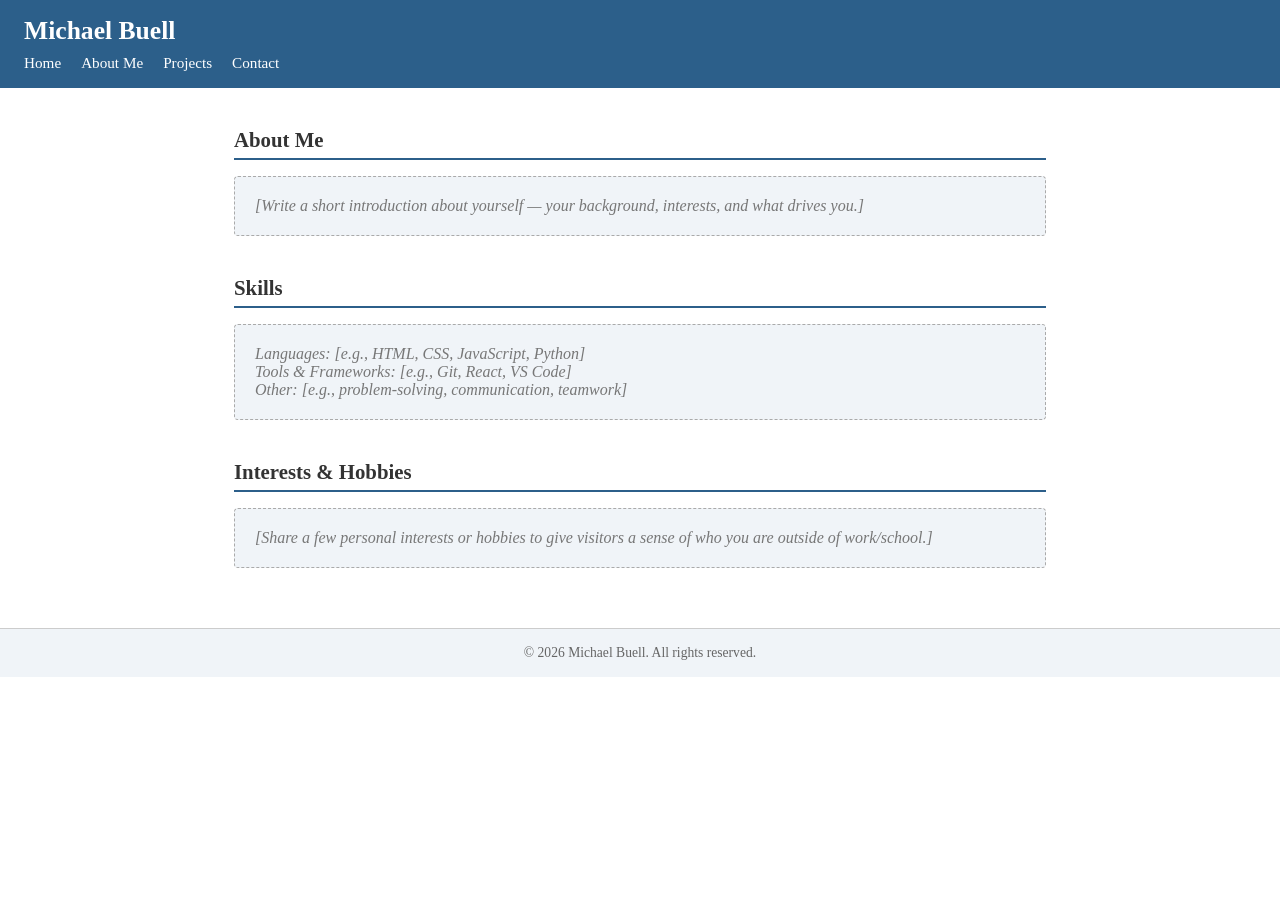
==== About Me/index.html @ 4e2efd05 "Initial site format created Completed file structure for the site with necessary files, added html c" ====
<!DOCTYPE html>
<html lang="en">
<head>
  <meta charset="UTF-8" />
  <meta name="viewport" content="width=device-width, initial-scale=1.0" />
  <title>My Portfolio - About Me</title>
  <link rel="stylesheet" href="../styles.css" />
</head>
<body>

  <header>
    <h1>Michael Buell</h1>
    <nav>
      <ul>
        <li><a href="../index.html">Home</a></li>
        <li><a href="index.html">About Me</a></li>
        <li><a href="../Projects/index.html">Projects</a></li>
        <li><a href="../Contact/index.html">Contact</a></li>
      </ul>
    </nav>
  </header>

  <main>

    <section id="about-intro">
      <h2>About Me</h2>
      <div class="placeholder">
        <p>[Write a short introduction about yourself — your background, interests, and what drives you.]</p>
      </div>
    </section>

    <section id="skills">
      <h2>Skills</h2>
      <div class="placeholder">
        <p>Languages: [e.g., HTML, CSS, JavaScript, Python]</p>
        <p>Tools &amp; Frameworks: [e.g., Git, React, VS Code]</p>
        <p>Other: [e.g., problem-solving, communication, teamwork]</p>
      </div>
    </section>

    <section id="interests">
      <h2>Interests &amp; Hobbies</h2>
      <div class="placeholder">
        <p>[Share a few personal interests or hobbies to give visitors a sense of who you are outside of work/school.]</p>
      </div>
    </section>

  </main>

  <footer>
    <p>&copy; 2026 Michael Buell. All rights reserved.</p>
  </footer>

</body>
</html>
---- styles.css ----
/* ===== General Reset & Base ===== */
* {
  margin: 0;
  padding: 0;
  box-sizing: border-box;
}

body {
  font-family: Georgia, serif;
  font-size: 16px;
  color: #333;
  background-color: #fff;
}

a {
  color: #2c5f8a;
  text-decoration: none;
}

a:hover {
  text-decoration: underline;
}

/* ===== Header & Navigation ===== */
header {
  background-color: #2c5f8a;
  color: #fff;
  padding: 16px 24px;
}

header h1 {
  font-size: 1.6rem;
  margin-bottom: 8px;
}

nav ul {
  list-style: none;
  display: flex;
  gap: 20px;
}

nav ul li a {
  color: #fff;
  font-size: 0.95rem;
}

nav ul li a:hover {
  text-decoration: underline;
}

/* ===== Main Content ===== */
main {
  max-width: 860px;
  margin: 40px auto;
  padding: 0 24px;
}

section {
  margin-bottom: 40px;
}

section h2 {
  font-size: 1.3rem;
  border-bottom: 2px solid #2c5f8a;
  padding-bottom: 6px;
  margin-bottom: 16px;
}

/* ===== Placeholder Blocks ===== */
.placeholder {
  background-color: #f0f4f8;
  border: 1px dashed #aaa;
  border-radius: 4px;
  padding: 20px;
  color: #777;
  font-style: italic;
}

/* ===== Footer ===== */
footer {
  background-color: #f0f4f8;
  border-top: 1px solid #ccc;
  text-align: center;
  padding: 16px;
  font-size: 0.85rem;
  color: #666;
  margin-top: 60px;
}
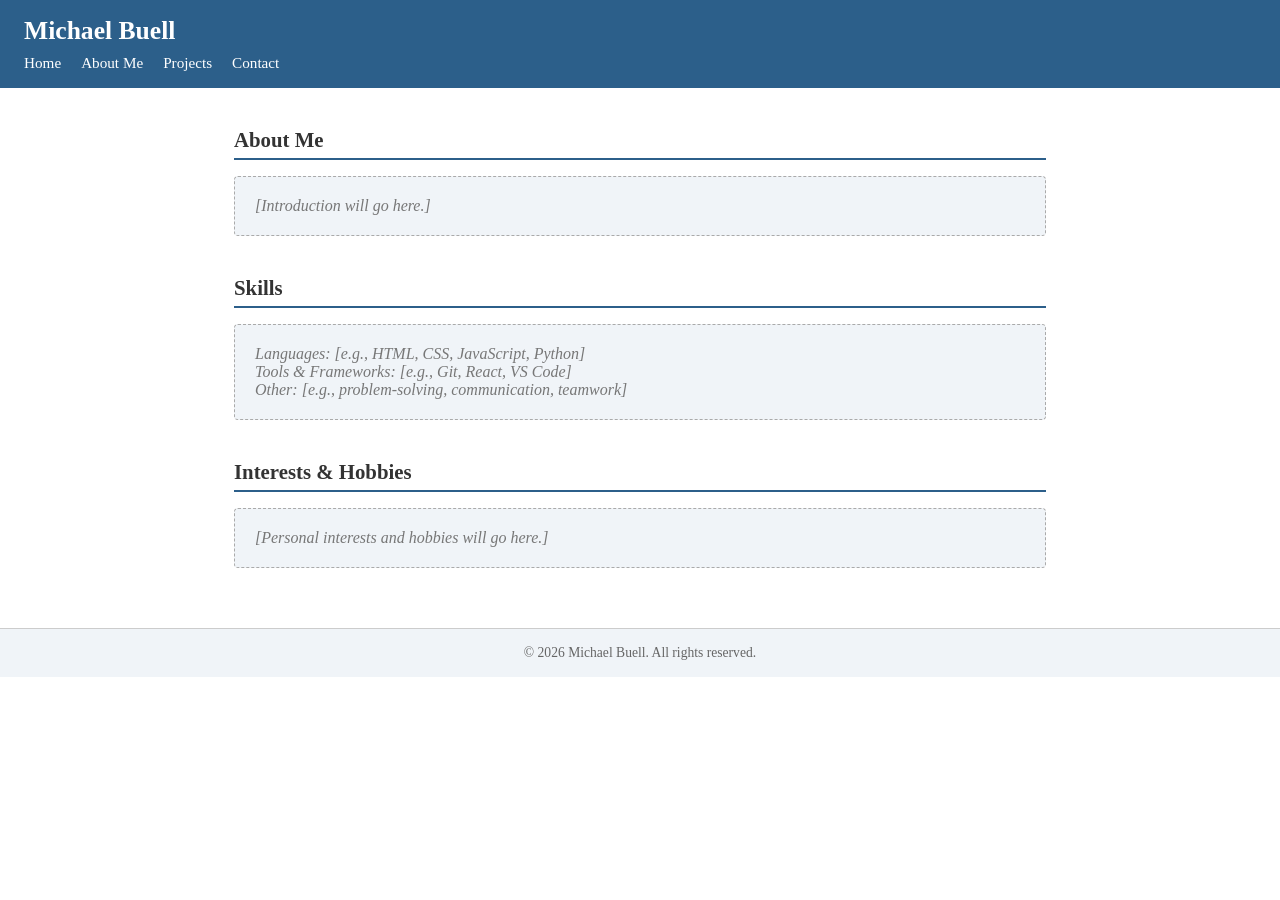
==== commit 93cb2141: "Update index.html" ====
--- a/About Me/index.html
+++ b/About Me/index.html
@@ -25,7 +25,7 @@
     <section id="about-intro">
       <h2>About Me</h2>
       <div class="placeholder">
-        <p>[Write a short introduction about yourself — your background, interests, and what drives you.]</p>
+        <p>[Introduction will go here.]</p>
       </div>
     </section>
 
@@ -41,7 +41,7 @@
     <section id="interests">
       <h2>Interests &amp; Hobbies</h2>
       <div class="placeholder">
-        <p>[Share a few personal interests or hobbies to give visitors a sense of who you are outside of work/school.]</p>
+        <p>[Personal interests and hobbies will go here.]</p>
       </div>
     </section>
 
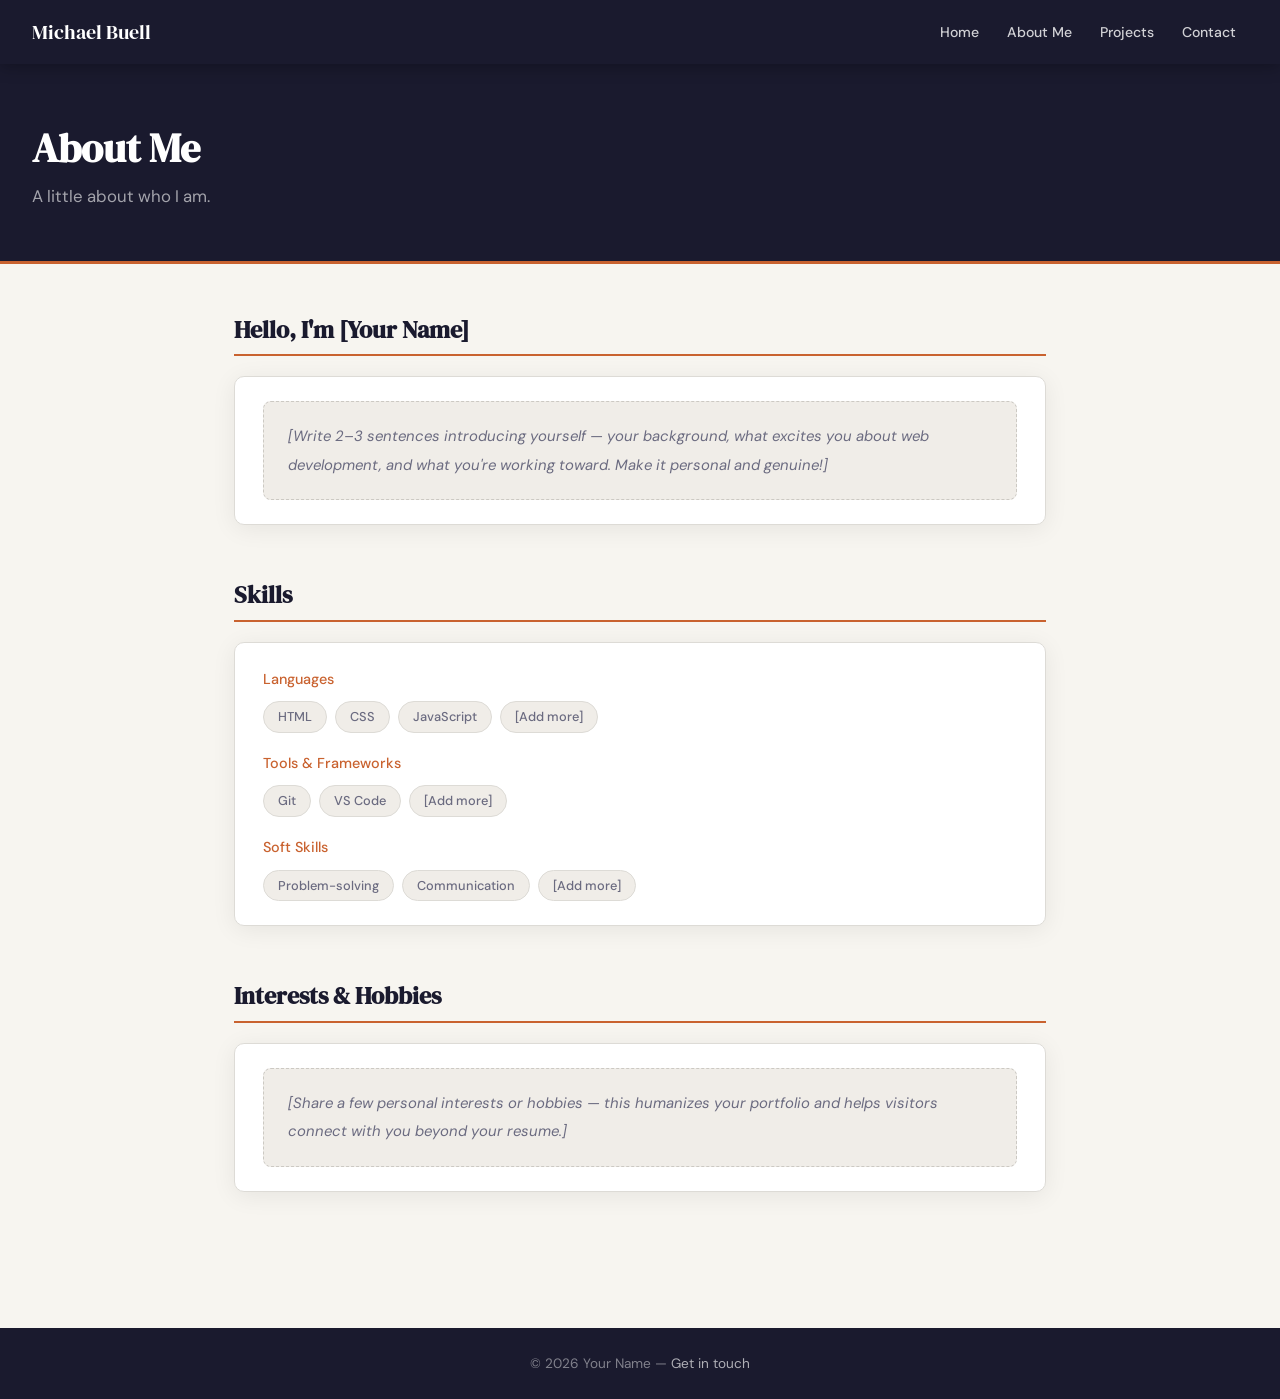
==== commit cfc3de99: "Contact form functionality added, updates to CSS" ====
--- a/About Me/index.html
+++ b/About Me/index.html
@@ -9,7 +9,7 @@
 <body>
 
   <header>
-    <h1>Michael Buell</h1>
+    <span class="header-name">Michael Buell</span>
     <nav>
       <ul>
         <li><a href="../index.html">Home</a></li>
@@ -20,36 +20,64 @@
     </nav>
   </header>
 
+  <div class="page-hero">
+    <h1>About Me</h1>
+    <p>A little about who I am.</p>
+  </div>
+
   <main>
 
-    <section id="about-intro">
-      <h2>About Me</h2>
-      <div class="placeholder">
-        <p>[Introduction will go here.]</p>
+    <section id="intro">
+      <h2>Hello, I'm [Your Name]</h2>
+      <div class="card">
+        <p class="placeholder">[Write 2–3 sentences introducing yourself — your background, what excites you about web development, and what you're working toward. Make it personal and genuine!]</p>
       </div>
     </section>
-
+ 
     <section id="skills">
       <h2>Skills</h2>
-      <div class="placeholder">
-        <p>Languages: [e.g., HTML, CSS, JavaScript, Python]</p>
-        <p>Tools &amp; Frameworks: [e.g., Git, React, VS Code]</p>
-        <p>Other: [e.g., problem-solving, communication, teamwork]</p>
+      <div class="card">
+        <p class="card-subtitle">Languages</p>
+        <div class="tags">
+          <span class="tag">HTML</span>
+          <span class="tag">CSS</span>
+          <span class="tag">JavaScript</span>
+          <span class="tag">[Add more]</span>
+        </div>
+ 
+        <p class="card-subtitle" style="margin-top:18px;">Tools &amp; Frameworks</p>
+        <div class="tags">
+          <span class="tag">Git</span>
+          <span class="tag">VS Code</span>
+          <span class="tag">[Add more]</span>
+        </div>
+ 
+        <p class="card-subtitle" style="margin-top:18px;">Soft Skills</p>
+        <div class="tags">
+          <span class="tag">Problem-solving</span>
+          <span class="tag">Communication</span>
+          <span class="tag">[Add more]</span>
+        </div>
       </div>
     </section>
-
+ 
     <section id="interests">
       <h2>Interests &amp; Hobbies</h2>
-      <div class="placeholder">
-        <p>[Personal interests and hobbies will go here.]</p>
+      <div class="card">
+        <p class="placeholder">[Share a few personal interests or hobbies — this humanizes your portfolio and helps visitors connect with you beyond your resume.]</p>
       </div>
     </section>
+ 
 
   </main>
 
-  <footer>
-    <p>&copy; 2026 Michael Buell. All rights reserved.</p>
+   <footer>
+    <p>&copy; 2026 Your Name &mdash; <a href="../Contact/index.html">Get in touch</a></p>
   </footer>
+
+  <button id="scroll-top" aria-label="Scroll to top">&#8679;</button>
+ 
+  <script src="main.js"></script>
 
 </body>
 </html>
--- a/styles.css
+++ b/styles.css
@@ -1,88 +1,429 @@
-/* ===== General Reset & Base ===== */
-* {
+/* ===================================================
+   PORTFOLIO STYLESHEET
+   - CSS custom properties for light/dark theming
+   - Smooth scroll, transitions, hover states
+   - Google Fonts: DM Serif Display + DM Sans
+=================================================== */
+
+@import url('https://fonts.googleapis.com/css2?family=DM+Serif+Display:ital@0;1&family=DM+Sans:opsz,wght@9..40,300;9..40,400;9..40,500;9..40,600&display=swap');
+
+/* ===== CSS Variables — Light Theme ===== */
+:root {
+  --bg:                #f7f5f0;
+  --bg-card:           #ffffff;
+  --bg-header:         #1a1a2e;
+  --text:              #1a1a2e;
+  --text-muted:        #6b6b80;
+  --accent:            #c9622f;
+  --accent-hover:      #a84d22;
+  --border:            #dddbd6;
+  --placeholder-bg:    #f0ede8;
+  --placeholder-border:#ccc9c3;
+  --input-bg:          #ffffff;
+  --shadow:            0 4px 24px rgba(0,0,0,0.07);
+  --shadow-hover:      0 8px 32px rgba(0,0,0,0.13);
+  --nav-link:          rgba(255,255,255,0.8);
+  --transition:        0.25s ease;
+}
+
+/* ===== Dark Theme ===== */
+[data-theme="dark"] {
+  --bg:                #12121e;
+  --bg-card:           #1c1c2e;
+  --bg-header:         #0d0d1a;
+  --text:              #e8e6e0;
+  --text-muted:        #9090a8;
+  --accent:            #e07845;
+  --accent-hover:      #c9622f;
+  --border:            #2e2e45;
+  --placeholder-bg:    #1e1e30;
+  --placeholder-border:#2e2e45;
+  --input-bg:          #1e1e30;
+  --shadow:            0 4px 24px rgba(0,0,0,0.4);
+  --shadow-hover:      0 8px 32px rgba(0,0,0,0.6);
+}
+
+/* ===== Reset & Base ===== */
+*, *::before, *::after {
   margin: 0;
   padding: 0;
   box-sizing: border-box;
 }
 
+html { scroll-behavior: smooth; }
+
 body {
-  font-family: Georgia, serif;
+  font-family: 'DM Sans', sans-serif;
   font-size: 16px;
-  color: #333;
-  background-color: #fff;
+  background-color: var(--bg);
+  color: var(--text);
+  line-height: 1.7;
+  transition: background-color var(--transition), color var(--transition);
 }
 
 a {
-  color: #2c5f8a;
+  color: var(--accent);
   text-decoration: none;
-}
-
-a:hover {
-  text-decoration: underline;
-}
-
-/* ===== Header & Navigation ===== */
+  transition: color var(--transition);
+}
+a:hover { color: var(--accent-hover); text-decoration: underline; }
+
+h1, h2, h3 {
+  font-family: 'DM Serif Display', serif;
+  line-height: 1.2;
+}
+
+/* ===== Header ===== */
 header {
-  background-color: #2c5f8a;
-  color: #fff;
-  padding: 16px 24px;
-}
-
-header h1 {
-  font-size: 1.6rem;
-  margin-bottom: 8px;
+  background-color: var(--bg-header);
+  padding: 0 32px;
+  position: sticky;
+  top: 0;
+  z-index: 100;
+  box-shadow: 0 2px 16px rgba(0,0,0,0.3);
+  display: flex;
+  align-items: center;
+  justify-content: space-between;
+  height: 64px;
+  gap: 16px;
+  transition: background-color var(--transition);
+}
+
+.header-name {
+  font-family: 'DM Serif Display', serif;
+  font-size: 1.25rem;
+  color: #fff;
+  white-space: nowrap;
 }
 
 nav ul {
   list-style: none;
   display: flex;
-  gap: 20px;
+  gap: 4px;
+  align-items: center;
 }
 
 nav ul li a {
-  color: #fff;
-  font-size: 0.95rem;
-}
-
-nav ul li a:hover {
-  text-decoration: underline;
-}
-
-/* ===== Main Content ===== */
+  color: var(--nav-link);
+  font-size: 0.88rem;
+  font-weight: 500;
+  padding: 6px 12px;
+  border-radius: 6px;
+  transition: background var(--transition), color var(--transition);
+  text-decoration: none;
+}
+nav ul li a:hover,
+nav ul li a.active {
+  background: rgba(255,255,255,0.12);
+  color: #fff;
+  text-decoration: none;
+}
+
+/* ===== Theme Toggle Button ===== */
+#theme-toggle {
+  background: rgba(255,255,255,0.1);
+  border: 1px solid rgba(255,255,255,0.2);
+  color: #fff;
+  width: 38px;
+  height: 38px;
+  border-radius: 50%;
+  cursor: pointer;
+  font-size: 1rem;
+  display: flex;
+  align-items: center;
+  justify-content: center;
+  flex-shrink: 0;
+  transition: background var(--transition), transform 0.3s;
+}
+#theme-toggle:hover {
+  background: rgba(255,255,255,0.2);
+  transform: rotate(25deg);
+}
+
+/* ===== Page Hero ===== */
+.page-hero {
+  background: var(--bg-header);
+  color: #fff;
+  padding: 60px 32px 50px;
+  border-bottom: 3px solid var(--accent);
+  transition: background-color var(--transition);
+}
+.page-hero h1 { font-size: 2.5rem; margin-bottom: 10px; }
+.page-hero p  { color: rgba(255,255,255,0.6); font-size: 1.05rem; }
+
+/* ===== Main ===== */
 main {
   max-width: 860px;
-  margin: 40px auto;
-  padding: 0 24px;
-}
-
+  margin: 0 auto;
+  padding: 52px 24px 80px;
+}
+
+/* ===== Section fade-in on load ===== */
 section {
-  margin-bottom: 40px;
+  margin-bottom: 56px;
+  opacity: 0;
+  transform: translateY(20px);
+  animation: fadeUp 0.5s ease forwards;
+}
+section:nth-child(1) { animation-delay: 0.05s; }
+section:nth-child(2) { animation-delay: 0.15s; }
+section:nth-child(3) { animation-delay: 0.25s; }
+section:nth-child(4) { animation-delay: 0.35s; }
+
+@keyframes fadeUp {
+  to { opacity: 1; transform: translateY(0); }
 }
 
 section h2 {
-  font-size: 1.3rem;
-  border-bottom: 2px solid #2c5f8a;
-  padding-bottom: 6px;
+  font-size: 1.5rem;
+  color: var(--text);
+  padding-bottom: 10px;
+  margin-bottom: 20px;
+  border-bottom: 2px solid var(--accent);
+}
+
+/* ===== Cards ===== */
+.card {
+  background: var(--bg-card);
+  border: 1px solid var(--border);
+  border-radius: 10px;
+  padding: 24px 28px;
   margin-bottom: 16px;
-}
-
-/* ===== Placeholder Blocks ===== */
+  box-shadow: var(--shadow);
+  transition: box-shadow var(--transition), transform var(--transition), border-color var(--transition);
+}
+.card:hover {
+  box-shadow: var(--shadow-hover);
+  transform: translateY(-3px);
+  border-color: var(--accent);
+}
+.card-title    { font-family: 'DM Serif Display', serif; font-size: 1.1rem; margin-bottom: 3px; }
+.card-subtitle { color: var(--accent); font-size: 0.9rem; font-weight: 500; margin-bottom: 3px; }
+.card-date     { color: var(--text-muted); font-size: 0.82rem; margin-bottom: 12px; }
+.card ul       { padding-left: 20px; color: var(--text-muted); font-size: 0.93rem; }
+.card ul li    { margin-bottom: 5px; }
+
+/* ===== Placeholder blocks ===== */
 .placeholder {
-  background-color: #f0f4f8;
-  border: 1px dashed #aaa;
-  border-radius: 4px;
-  padding: 20px;
-  color: #777;
+  background-color: var(--placeholder-bg);
+  border: 1px dashed var(--placeholder-border);
+  border-radius: 8px;
+  padding: 20px 24px;
+  color: var(--text-muted);
   font-style: italic;
-}
+  font-size: 0.93rem;
+  line-height: 1.9;
+}
+
+/* ===== Skill Tags ===== */
+.tags { display: flex; flex-wrap: wrap; gap: 8px; margin-top: 10px; }
+.tag {
+  background: var(--placeholder-bg);
+  border: 1px solid var(--border);
+  color: var(--text-muted);
+  font-size: 0.8rem;
+  font-weight: 500;
+  padding: 4px 14px;
+  border-radius: 20px;
+  cursor: default;
+  transition: background var(--transition), color var(--transition), border-color var(--transition);
+}
+.tag:hover {
+  background: var(--accent);
+  color: #fff;
+  border-color: var(--accent);
+}
+
+/* ===== Buttons ===== */
+.btn {
+  display: inline-block;
+  padding: 8px 20px;
+  border-radius: 7px;
+  font-size: 0.85rem;
+  font-weight: 600;
+  cursor: pointer;
+  text-decoration: none;
+  transition: background var(--transition), color var(--transition), transform 0.15s, box-shadow 0.15s;
+}
+.btn:hover { transform: translateY(-1px); text-decoration: none; }
+
+.btn-primary {
+  background: var(--accent);
+  color: #fff;
+  border: 2px solid var(--accent);
+}
+.btn-primary:hover {
+  background: var(--accent-hover);
+  border-color: var(--accent-hover);
+  color: #fff;
+  box-shadow: 0 4px 12px rgba(201,98,47,0.35);
+}
+.btn-outline {
+  background: transparent;
+  color: var(--accent);
+  border: 2px solid var(--accent);
+}
+.btn-outline:hover {
+  background: var(--accent);
+  color: #fff;
+}
+
+.project-links { margin-top: 16px; display: flex; gap: 12px; flex-wrap: wrap; }
+
+/* ===== Contact Info Grid ===== */
+.contact-grid {
+  display: grid;
+  grid-template-columns: repeat(auto-fit, minmax(170px, 1fr));
+  gap: 16px;
+}
+.contact-item {
+  background: var(--bg-card);
+  border: 1px solid var(--border);
+  border-radius: 10px;
+  padding: 20px 16px;
+  text-align: center;
+  box-shadow: var(--shadow);
+  transition: box-shadow var(--transition), transform var(--transition), border-color var(--transition);
+}
+.contact-item:hover {
+  box-shadow: var(--shadow-hover);
+  transform: translateY(-3px);
+  border-color: var(--accent);
+}
+.contact-item .icon  { font-size: 1.7rem; margin-bottom: 8px; }
+.contact-item .label { font-size: 0.72rem; font-weight: 600; letter-spacing: 0.09em; text-transform: uppercase; color: var(--text-muted); margin-bottom: 5px; }
+.contact-item a      { font-size: 0.88rem; font-weight: 500; }
+
+/* ===== Contact Form ===== */
+.form-group { margin-bottom: 20px; }
+.form-group label {
+  display: block;
+  font-size: 0.82rem;
+  font-weight: 600;
+  letter-spacing: 0.06em;
+  text-transform: uppercase;
+  color: var(--text-muted);
+  margin-bottom: 7px;
+}
+.form-group input,
+.form-group textarea {
+  width: 100%;
+  padding: 12px 16px;
+  background: var(--input-bg);
+  border: 1.5px solid var(--border);
+  border-radius: 8px;
+  color: var(--text);
+  font-family: 'DM Sans', sans-serif;
+  font-size: 0.95rem;
+  outline: none;
+  transition: border-color var(--transition), box-shadow var(--transition), background var(--transition);
+}
+.form-group input:focus,
+.form-group textarea:focus {
+  border-color: var(--accent);
+  box-shadow: 0 0 0 3px rgba(201,98,47,0.15);
+}
+.form-group input.invalid,
+.form-group textarea.invalid {
+  border-color: #d9534f;
+  box-shadow: 0 0 0 3px rgba(217,83,79,0.12);
+}
+.form-group input.valid,
+.form-group textarea.valid {
+  border-color: #3aaa6b;
+}
+.form-group textarea { resize: vertical; min-height: 130px; }
+
+.field-error {
+  color: #d9534f;
+  font-size: 0.8rem;
+  margin-top: 5px;
+  display: none;
+}
+.field-error.visible { display: block; }
+
+.form-status {
+  padding: 14px 18px;
+  border-radius: 8px;
+  font-size: 0.93rem;
+  font-weight: 500;
+  margin-top: 16px;
+  display: none;
+}
+.form-status.success {
+  background: #d4edda;
+  color: #155724;
+  border: 1px solid #c3e6cb;
+  display: block;
+}
+.form-status.error {
+  background: #f8d7da;
+  color: #721c24;
+  border: 1px solid #f5c6cb;
+  display: block;
+}
+
+#submit-btn {
+  border: none;
+  font-family: 'DM Sans', sans-serif;
+  font-size: 0.95rem;
+  padding: 12px 36px;
+}
+#submit-btn:disabled {
+  opacity: 0.65;
+  cursor: not-allowed;
+  transform: none !important;
+}
+
+/* ===== Scroll-to-top ===== */
+#scroll-top {
+  position: fixed;
+  bottom: 28px;
+  right: 28px;
+  width: 44px;
+  height: 44px;
+  background: var(--accent);
+  color: #fff;
+  border: none;
+  border-radius: 50%;
+  font-size: 1.1rem;
+  cursor: pointer;
+  display: flex;
+  align-items: center;
+  justify-content: center;
+  box-shadow: 0 4px 16px rgba(0,0,0,0.22);
+  opacity: 0;
+  pointer-events: none;
+  transform: translateY(10px);
+  transition: opacity 0.3s, transform 0.3s, background 0.2s;
+  z-index: 200;
+}
+#scroll-top.visible {
+  opacity: 1;
+  pointer-events: auto;
+  transform: translateY(0);
+}
+#scroll-top:hover { background: var(--accent-hover); }
 
 /* ===== Footer ===== */
 footer {
-  background-color: #f0f4f8;
-  border-top: 1px solid #ccc;
+  background-color: var(--bg-header);
+  color: rgba(255,255,255,0.45);
   text-align: center;
-  padding: 16px;
+  padding: 24px 16px;
   font-size: 0.85rem;
-  color: #666;
-  margin-top: 60px;
+  transition: background-color var(--transition);
+}
+footer a { color: rgba(255,255,255,0.65); }
+footer a:hover { color: #fff; text-decoration: none; }
+
+/* ===== Responsive ===== */
+@media (max-width: 620px) {
+  header { padding: 0 16px; }
+  .header-name { font-size: 1rem; }
+  nav ul li a { padding: 5px 8px; font-size: 0.8rem; }
+  .page-hero { padding: 40px 20px 34px; }
+  .page-hero h1 { font-size: 1.9rem; }
+  main { padding: 32px 16px 60px; }
+  .contact-grid { grid-template-columns: 1fr 1fr; }
 }
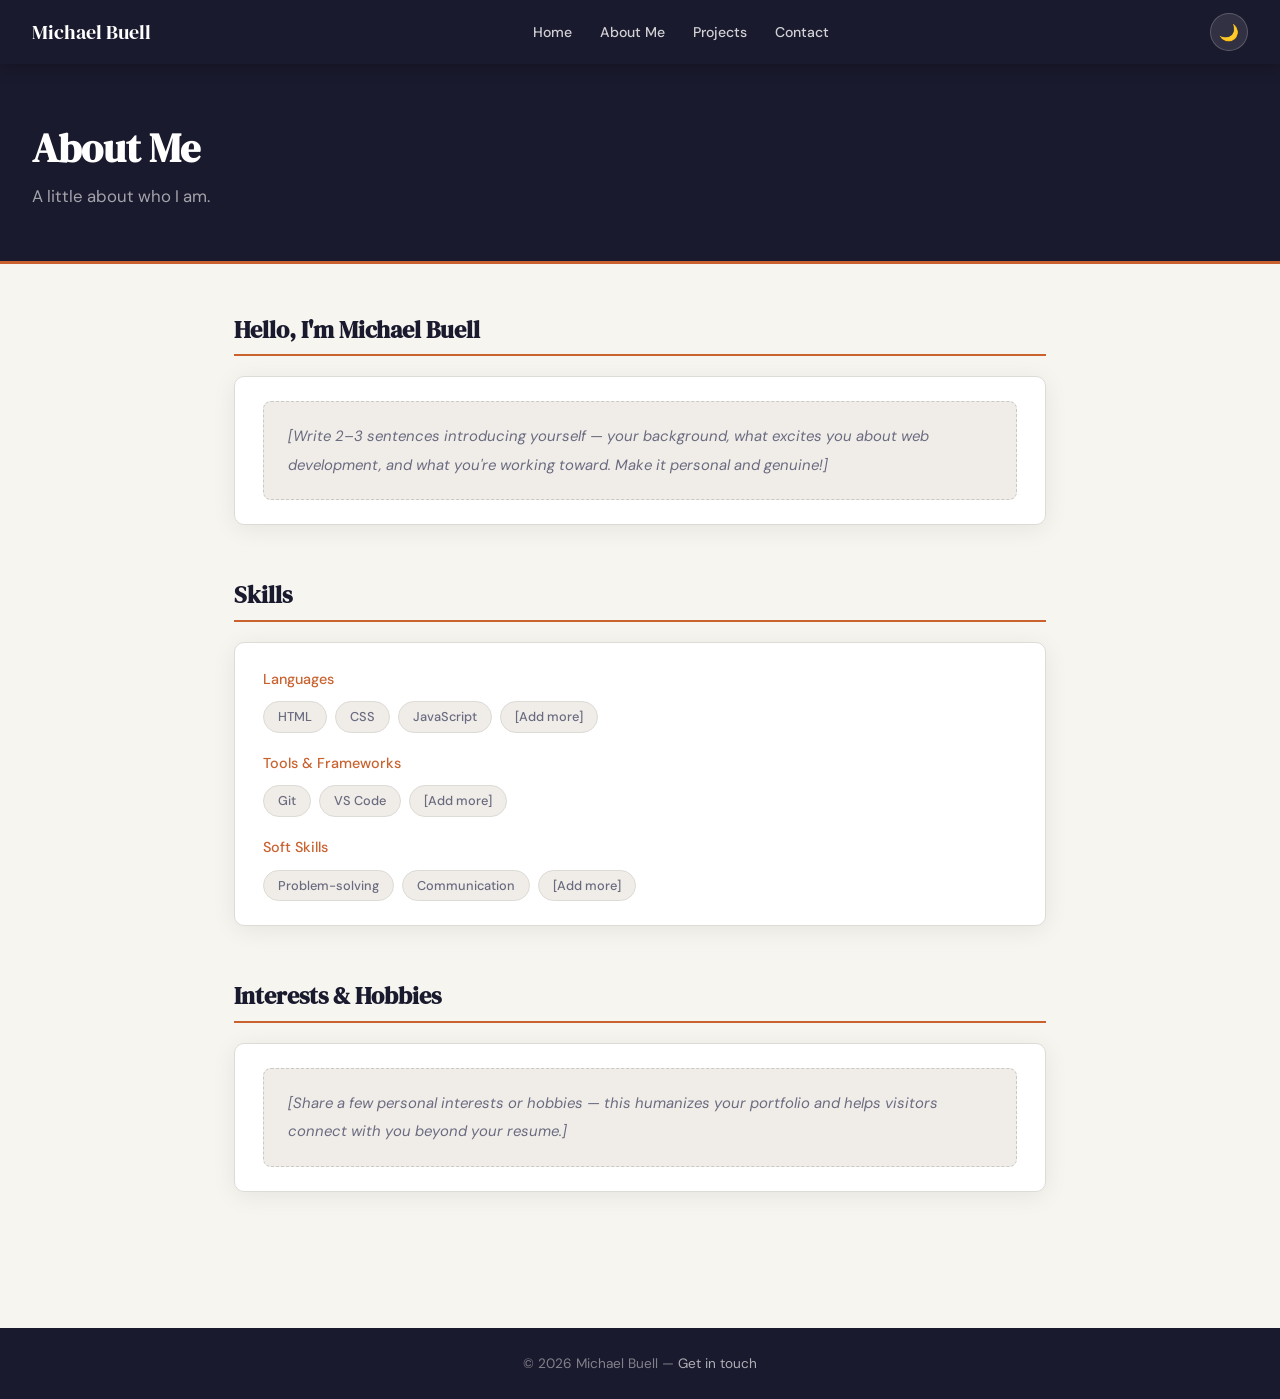
==== commit 5f25cff7: "Updated HTML on all pages" ====
--- a/About Me/index.html
+++ b/About Me/index.html
@@ -18,6 +18,7 @@
         <li><a href="../Contact/index.html">Contact</a></li>
       </ul>
     </nav>
+    <button id="theme-toggle" aria-label="Toggle dark mode">🌙</button>
   </header>
 
   <div class="page-hero">
@@ -28,7 +29,7 @@
   <main>
 
     <section id="intro">
-      <h2>Hello, I'm [Your Name]</h2>
+      <h2>Hello, I'm Michael Buell</h2>
       <div class="card">
         <p class="placeholder">[Write 2–3 sentences introducing yourself — your background, what excites you about web development, and what you're working toward. Make it personal and genuine!]</p>
       </div>
@@ -72,7 +73,7 @@
   </main>
 
    <footer>
-    <p>&copy; 2026 Your Name &mdash; <a href="../Contact/index.html">Get in touch</a></p>
+    <p>&copy; 2026 Michael Buell &mdash; <a href="../Contact/index.html">Get in touch</a></p>
   </footer>
 
   <button id="scroll-top" aria-label="Scroll to top">&#8679;</button>
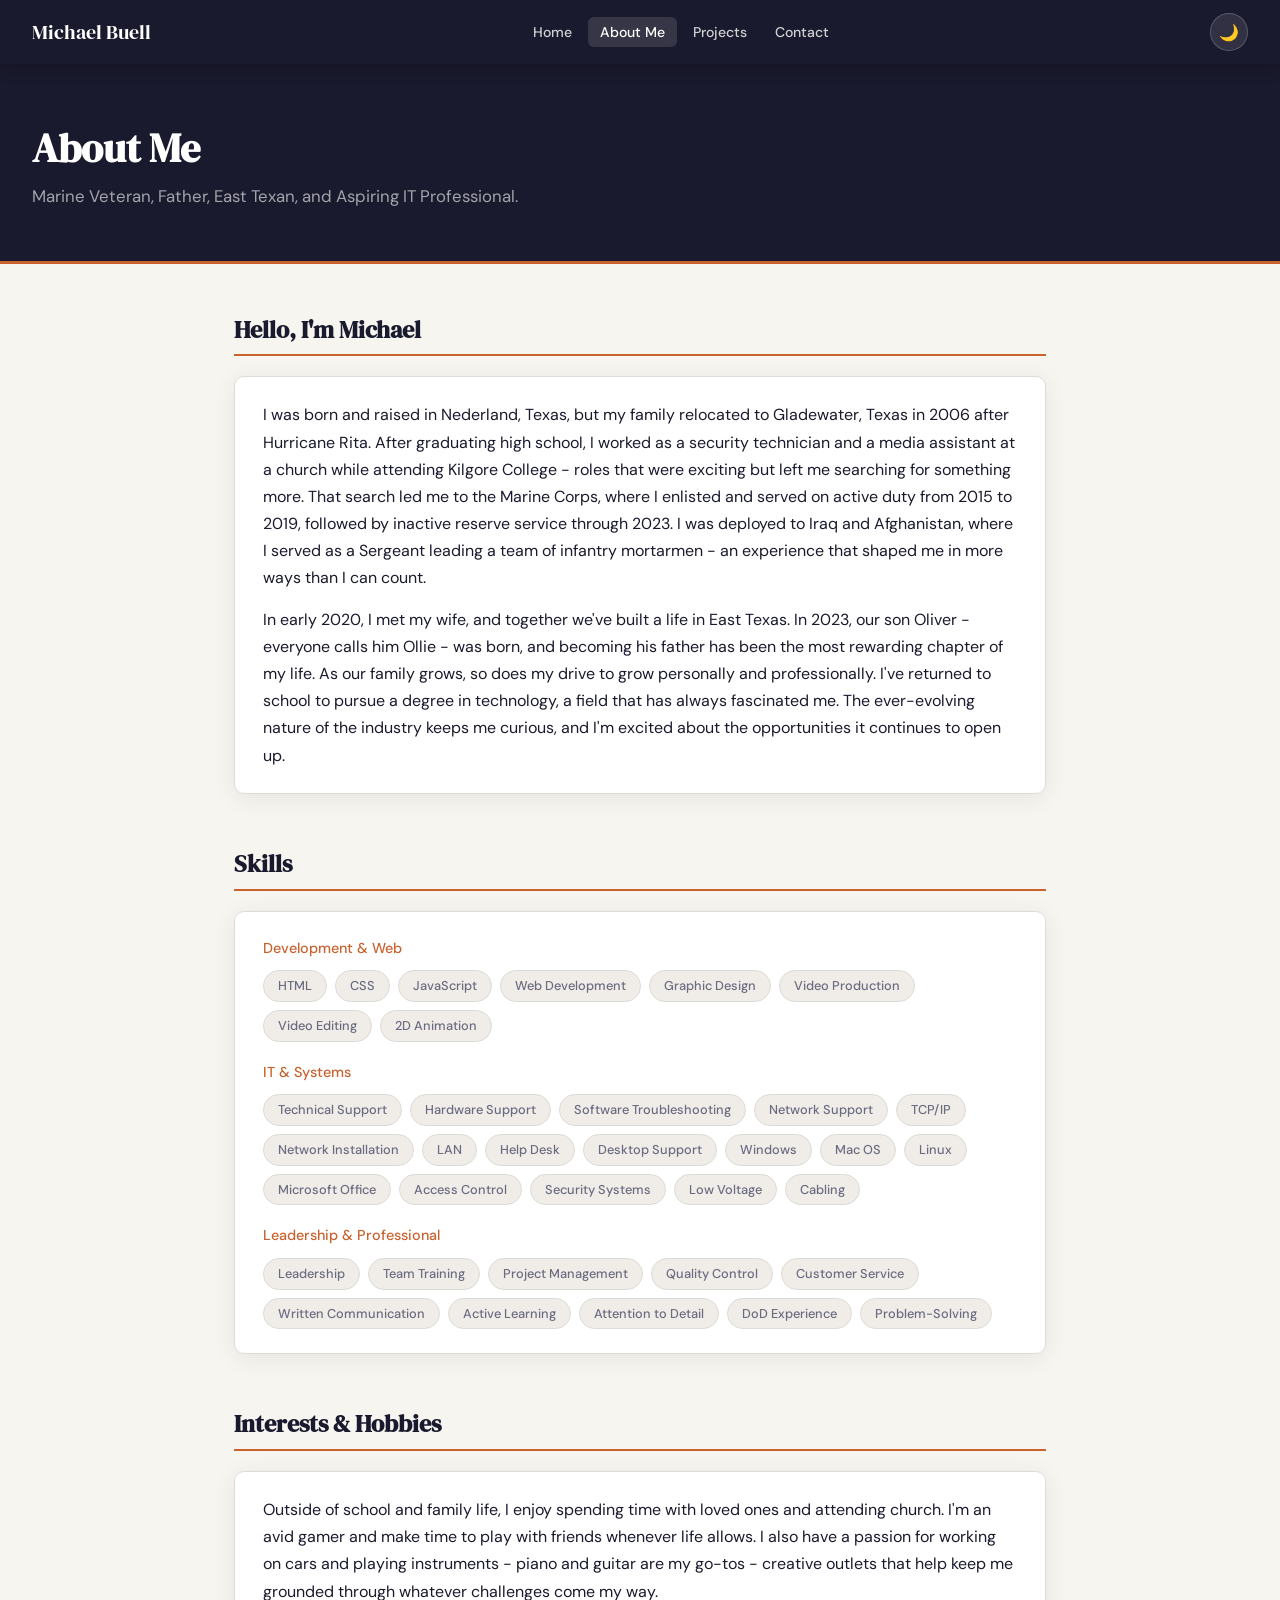
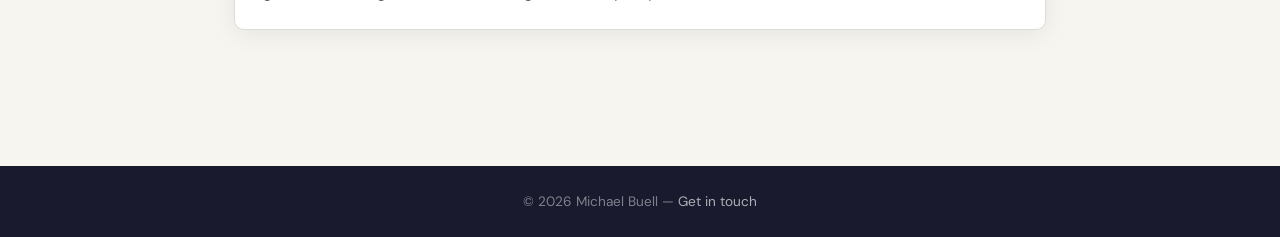
==== commit 84b81c5a: "Added functionality for theme toggle button, scroll to top button, and active nav link with main.js." ====
--- a/About Me/index.html
+++ b/About Me/index.html
@@ -21,55 +21,96 @@
     <button id="theme-toggle" aria-label="Toggle dark mode">🌙</button>
   </header>
 
-  <div class="page-hero">
+   <div class="page-hero">
     <h1>About Me</h1>
-    <p>A little about who I am.</p>
+    <p>Marine Veteran, Father, East Texan, and Aspiring IT Professional.</p>
   </div>
-
+ 
   <main>
-
+ 
     <section id="intro">
-      <h2>Hello, I'm Michael Buell</h2>
+      <h2>Hello, I'm Michael</h2>
       <div class="card">
-        <p class="placeholder">[Write 2–3 sentences introducing yourself — your background, what excites you about web development, and what you're working toward. Make it personal and genuine!]</p>
+        <p>I was born and raised in Nederland, Texas, but my family relocated to Gladewater, Texas in 2006 after
+        Hurricane Rita. After graduating high school, I worked as a security technician and a media assistant
+        at a church while attending Kilgore College - roles that were exciting but left me searching for
+        something more. That search led me to the Marine Corps, where I enlisted and served on active duty
+        from 2015 to 2019, followed by inactive reserve service through 2023. I was deployed to Iraq and
+        Afghanistan, where I served as a Sergeant leading a team of infantry mortarmen - an experience that
+        shaped me in more ways than I can count.</p>
+        <p style="margin-top: 14px;">In early 2020, I met my wife, and together we've built a life in East Texas. In 2023, our son
+        Oliver - everyone calls him Ollie - was born, and becoming his father has been the most rewarding
+        chapter of my life. As our family grows, so does my drive to grow personally and professionally.
+        I've returned to school to pursue a degree in technology, a field that has always fascinated me.
+        The ever-evolving nature of the industry keeps me curious, and I'm excited about the opportunities
+        it continues to open up.</p>
       </div>
     </section>
  
     <section id="skills">
       <h2>Skills</h2>
       <div class="card">
-        <p class="card-subtitle">Languages</p>
+ 
+        <p class="card-subtitle">Development &amp; Web</p>
         <div class="tags">
           <span class="tag">HTML</span>
           <span class="tag">CSS</span>
           <span class="tag">JavaScript</span>
-          <span class="tag">[Add more]</span>
+          <span class="tag">Web Development</span>
+          <span class="tag">Graphic Design</span>
+          <span class="tag">Video Production</span>
+          <span class="tag">Video Editing</span>
+          <span class="tag">2D Animation</span>
         </div>
  
-        <p class="card-subtitle" style="margin-top:18px;">Tools &amp; Frameworks</p>
+        <p class="card-subtitle" style="margin-top:18px;">IT &amp; Systems</p>
         <div class="tags">
-          <span class="tag">Git</span>
-          <span class="tag">VS Code</span>
-          <span class="tag">[Add more]</span>
+          <span class="tag">Technical Support</span>
+          <span class="tag">Hardware Support</span>
+          <span class="tag">Software Troubleshooting</span>
+          <span class="tag">Network Support</span>
+          <span class="tag">TCP/IP</span>
+          <span class="tag">Network Installation</span>
+          <span class="tag">LAN</span>
+          <span class="tag">Help Desk</span>
+          <span class="tag">Desktop Support</span>
+          <span class="tag">Windows</span>
+          <span class="tag">Mac OS</span>
+          <span class="tag">Linux</span>
+          <span class="tag">Microsoft Office</span>
+          <span class="tag">Access Control</span>
+          <span class="tag">Security Systems</span>
+          <span class="tag">Low Voltage</span>
+          <span class="tag">Cabling</span>
         </div>
  
-        <p class="card-subtitle" style="margin-top:18px;">Soft Skills</p>
+        <p class="card-subtitle" style="margin-top:18px;">Leadership &amp; Professional</p>
         <div class="tags">
-          <span class="tag">Problem-solving</span>
-          <span class="tag">Communication</span>
-          <span class="tag">[Add more]</span>
+          <span class="tag">Leadership</span>
+          <span class="tag">Team Training</span>
+          <span class="tag">Project Management</span>
+          <span class="tag">Quality Control</span>
+          <span class="tag">Customer Service</span>
+          <span class="tag">Written Communication</span>
+          <span class="tag">Active Learning</span>
+          <span class="tag">Attention to Detail</span>
+          <span class="tag">DoD Experience</span>
+          <span class="tag">Problem-Solving</span>
         </div>
+ 
       </div>
     </section>
  
     <section id="interests">
       <h2>Interests &amp; Hobbies</h2>
       <div class="card">
-        <p class="placeholder">[Share a few personal interests or hobbies — this humanizes your portfolio and helps visitors connect with you beyond your resume.]</p>
+        <p>Outside of school and family life, I enjoy spending time with loved ones and attending church.
+        I'm an avid gamer and make time to play with friends whenever life allows. I also have a passion
+        for working on cars and playing instruments - piano and guitar are my go-tos - creative outlets
+        that help keep me grounded through whatever challenges come my way.</p>
       </div>
     </section>
  
-
   </main>
 
    <footer>
@@ -78,7 +119,7 @@
 
   <button id="scroll-top" aria-label="Scroll to top">&#8679;</button>
  
-  <script src="main.js"></script>
+  <script src="../main.js"></script>
 
 </body>
 </html>
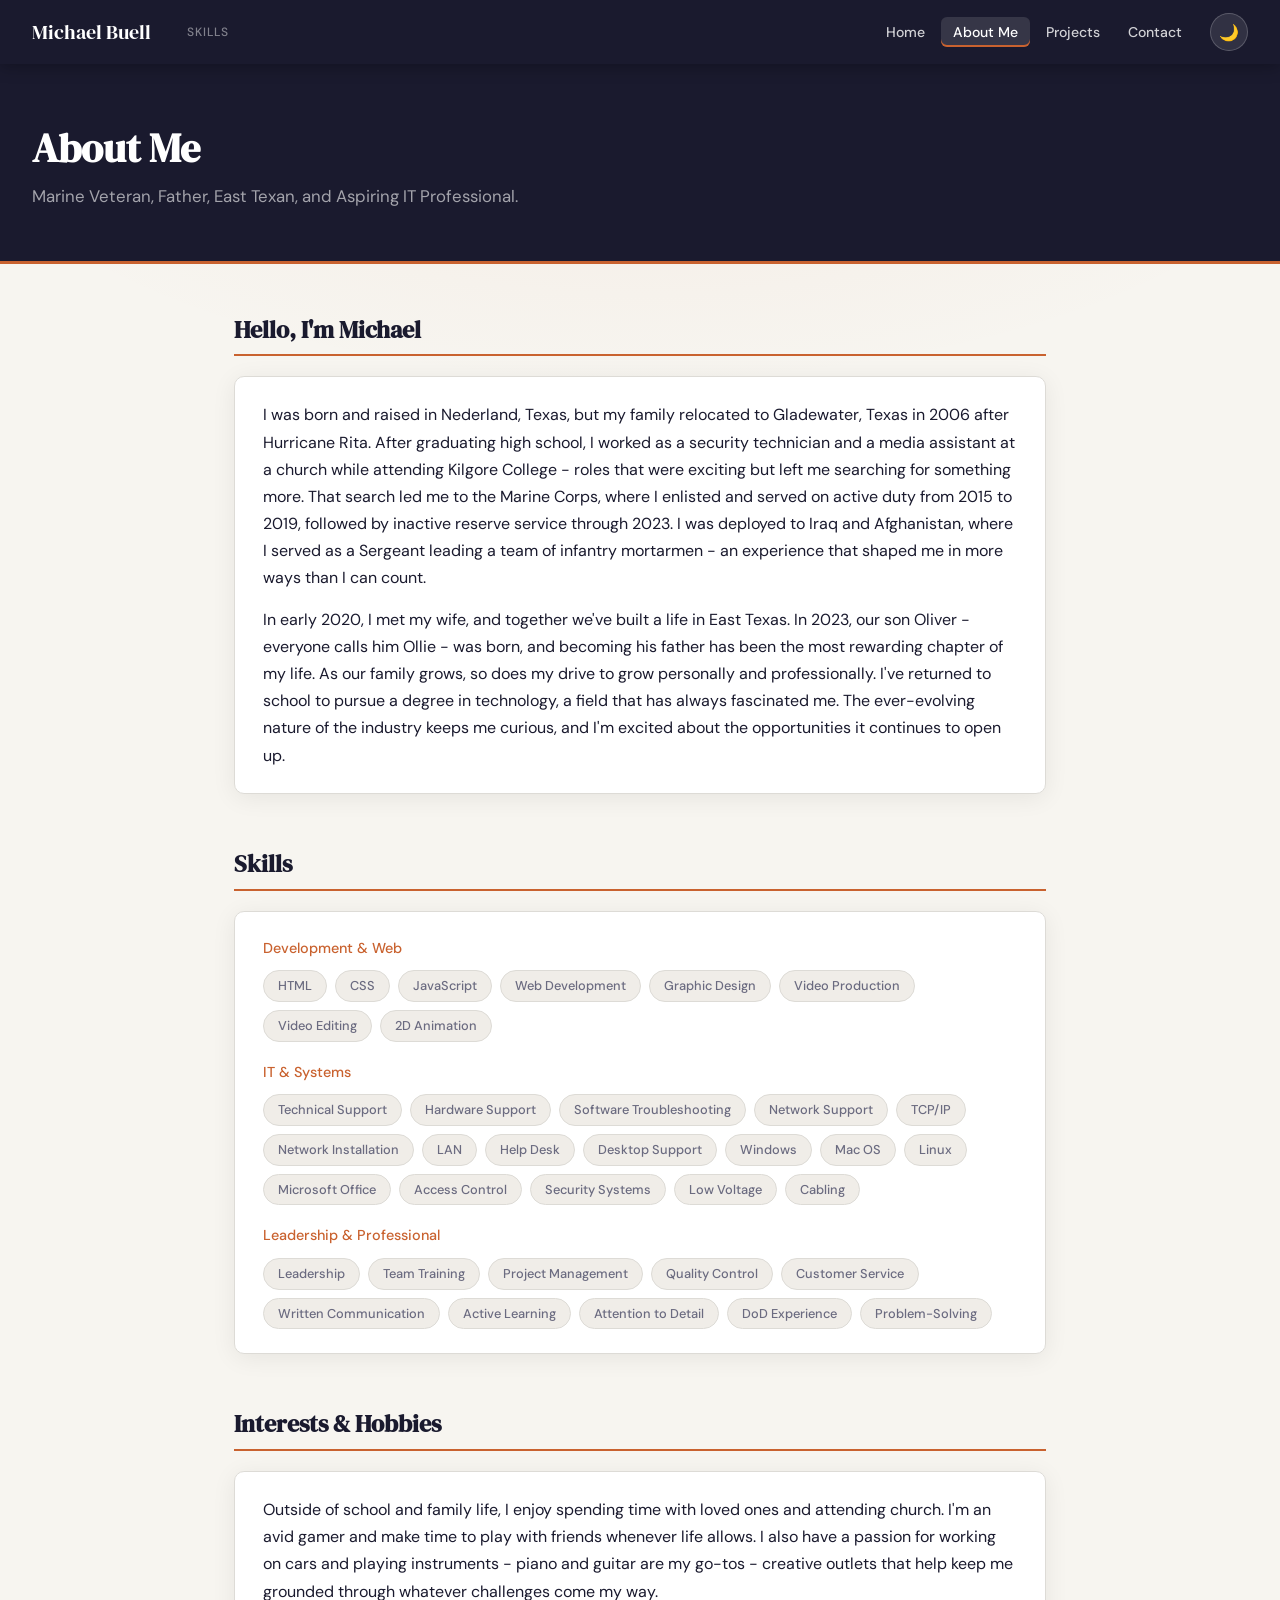
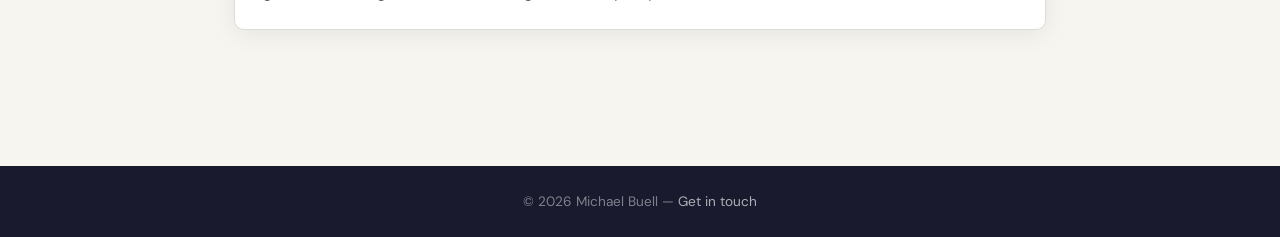
==== commit a752aa59: "Added 404 page, Google Analytics, active section highlighting, hero typing animation, scroll backgro" ====
--- a/About Me/index.html
+++ b/About Me/index.html
@@ -5,11 +5,20 @@
   <meta name="viewport" content="width=device-width, initial-scale=1.0" />
   <title>My Portfolio - About Me</title>
   <link rel="stylesheet" href="../styles.css" />
+  <!-- Google Analytics — replace G-XXXXXXXXXX with your Measurement ID -->
+  <script async src="https://www.googletagmanager.com/gtag/js?id=G-XXXXXXXXXX"></script>
+  <script>
+    window.dataLayer = window.dataLayer || [];
+    function gtag(){dataLayer.push(arguments);}
+    gtag('js', new Date());
+    gtag('config', 'G-XXXXXXXXXX');
+  </script>
 </head>
 <body>
 
   <header>
     <span class="header-name">Michael Buell</span>
+    <span id="section-label" aria-live="polite"></span>
     <nav>
       <ul>
         <li><a href="../index.html">Home</a></li>
--- a/styles.css
+++ b/styles.css
@@ -24,6 +24,9 @@
   --shadow-hover:      0 8px 32px rgba(0,0,0,0.13);
   --nav-link:          rgba(255,255,255,0.8);
   --transition:        0.25s ease;
+  /* Scroll gradient */
+  --glow:              rgba(201, 98, 47, 0.07);
+  --gradient-y:        8%;
 }
 
 /* ===== Dark Theme ===== */
@@ -41,6 +44,8 @@
   --input-bg:          #1e1e30;
   --shadow:            0 4px 24px rgba(0,0,0,0.4);
   --shadow-hover:      0 8px 32px rgba(0,0,0,0.6);
+  /* Scroll gradient */
+  --glow:              rgba(120, 80, 255, 0.09);
 }
 
 /* ===== Reset & Base ===== */
@@ -56,6 +61,12 @@
   font-family: 'DM Sans', sans-serif;
   font-size: 16px;
   background-color: var(--bg);
+  background-image: radial-gradient(
+    ellipse 80% 50% at 50% var(--gradient-y, 8%),
+    var(--glow) 0%,
+    transparent 70%
+  );
+  background-attachment: fixed;
   color: var(--text);
   line-height: 1.7;
   transition: background-color var(--transition), color var(--transition);
@@ -89,11 +100,45 @@
   transition: background-color var(--transition);
 }
 
+/* Scroll progress bar */
+header::after {
+  content: '';
+  position: absolute;
+  bottom: 0;
+  left: 0;
+  height: 2px;
+  width: calc(var(--scroll-progress, 0) * 1%);
+  background: linear-gradient(90deg, var(--accent), #e8a87c);
+  transition: width 0.1s linear;
+}
+
 .header-name {
   font-family: 'DM Serif Display', serif;
   font-size: 1.25rem;
   color: #fff;
   white-space: nowrap;
+}
+
+/* Section label that appears in header while scrolling */
+#section-label {
+  flex: 1;
+  padding-left: 20px;
+  font-size: 0.75rem;
+  font-weight: 500;
+  color: rgba(255,255,255,0.45);
+  letter-spacing: 0.08em;
+  text-transform: uppercase;
+  white-space: nowrap;
+  overflow: hidden;
+  text-overflow: ellipsis;
+  opacity: 0;
+  transform: translateY(4px);
+  transition: opacity 0.3s, transform 0.3s;
+  pointer-events: none;
+}
+#section-label.visible {
+  opacity: 1;
+  transform: translateY(0);
 }
 
 nav ul {
@@ -109,14 +154,20 @@
   font-weight: 500;
   padding: 6px 12px;
   border-radius: 6px;
-  transition: background var(--transition), color var(--transition);
-  text-decoration: none;
-}
-nav ul li a:hover,
+  transition: background var(--transition), color var(--transition), box-shadow var(--transition);
+  text-decoration: none;
+  position: relative;
+}
+nav ul li a:hover {
+  background: rgba(255,255,255,0.12);
+  color: #fff;
+  text-decoration: none;
+}
 nav ul li a.active {
   background: rgba(255,255,255,0.12);
   color: #fff;
   text-decoration: none;
+  box-shadow: inset 0 -2px 0 var(--accent);
 }
 
 /* ===== Theme Toggle Button ===== */
@@ -150,6 +201,77 @@
 }
 .page-hero h1 { font-size: 2.5rem; margin-bottom: 10px; }
 .page-hero p  { color: rgba(255,255,255,0.6); font-size: 1.05rem; }
+
+.hero-actions {
+  display: flex;
+  gap: 14px;
+  margin-top: 28px;
+  flex-wrap: wrap;
+}
+
+.btn-hero-outline {
+  background: transparent;
+  color: #fff;
+  border: 2px solid rgba(255,255,255,0.5);
+  padding: 10px 24px;
+  border-radius: 7px;
+  font-size: 0.9rem;
+  font-weight: 600;
+  transition: background var(--transition), border-color var(--transition), transform 0.15s;
+  text-decoration: none;
+}
+.btn-hero-outline:hover {
+  background: rgba(255,255,255,0.1);
+  border-color: #fff;
+  color: #fff;
+  text-decoration: none;
+  transform: translateY(-2px);
+}
+
+.btn-resume {
+  background: var(--accent);
+  color: #fff;
+  border: 2px solid var(--accent);
+  padding: 10px 24px;
+  border-radius: 7px;
+  font-size: 0.9rem;
+  font-weight: 600;
+  display: inline-flex;
+  align-items: center;
+  gap: 8px;
+  text-decoration: none;
+  position: relative;
+  overflow: hidden;
+  transition: background var(--transition), border-color var(--transition), transform 0.15s, box-shadow 0.15s;
+}
+.btn-resume::before {
+  content: '';
+  position: absolute;
+  inset: 0;
+  background: rgba(255,255,255,0.12);
+  transform: translateX(-100%);
+  transition: transform 0.3s ease;
+}
+.btn-resume:hover::before { transform: translateX(0); }
+.btn-resume:hover {
+  background: var(--accent-hover);
+  border-color: var(--accent-hover);
+  color: #fff;
+  text-decoration: none;
+  transform: translateY(-2px);
+  box-shadow: 0 6px 20px rgba(201,98,47,0.4);
+}
+.btn-resume:active { transform: translateY(0); }
+
+.resume-icon {
+  font-size: 1.1rem;
+  display: inline-block;
+  animation: bobDown 1.6s ease-in-out infinite;
+}
+@keyframes bobDown {
+  0%, 100% { transform: translateY(0); }
+  50%       { transform: translateY(3px); }
+}
 
 /* ===== Main ===== */
 main {
@@ -419,11 +541,84 @@
 
 /* ===== Responsive ===== */
 @media (max-width: 620px) {
-  header { padding: 0 16px; }
-  .header-name { font-size: 1rem; }
-  nav ul li a { padding: 5px 8px; font-size: 0.8rem; }
+  header { padding: 0 12px; gap: 8px; }
+  .header-name { display: none; }
+  #section-label { display: none; }
+  nav ul { gap: 0; }
+  nav ul li a { padding: 5px 7px; font-size: 0.78rem; }
   .page-hero { padding: 40px 20px 34px; }
   .page-hero h1 { font-size: 1.9rem; }
   main { padding: 32px 16px 60px; }
   .contact-grid { grid-template-columns: 1fr 1fr; }
+}
+
+/* ===== Hero Typing Animation ===== */
+.hero-subtitle {
+  color: rgba(255,255,255,0.6);
+  font-size: 1.05rem;
+  min-height: 1.7em;
+  margin-top: 6px;
+}
+#hero-typed {
+  color: rgba(255,255,255,0.85);
+  font-weight: 500;
+}
+#hero-cursor {
+  display: inline-block;
+  width: 2px;
+  height: 1em;
+  background: var(--accent);
+  margin-left: 2px;
+  vertical-align: middle;
+  border-radius: 1px;
+  animation: blink 1s step-end infinite;
+}
+@keyframes blink {
+  0%, 100% { opacity: 1; }
+  50%       { opacity: 0; }
+}
+
+/* ===== 404 Page ===== */
+.error-page {
+  min-height: 100vh;
+  display: flex;
+  flex-direction: column;
+}
+.error-page main {
+  flex: 1;
+  display: flex;
+  flex-direction: column;
+  align-items: center;
+  justify-content: center;
+  text-align: center;
+  padding: 60px 24px;
+}
+.error-code {
+  font-family: 'DM Serif Display', serif;
+  font-size: 8rem;
+  line-height: 1;
+  color: var(--accent);
+  opacity: 0.18;
+  user-select: none;
+  letter-spacing: -4px;
+}
+.error-title {
+  font-family: 'DM Serif Display', serif;
+  font-size: 2rem;
+  margin-top: -20px;
+  margin-bottom: 12px;
+  color: var(--text);
+}
+.error-message {
+  color: var(--text-muted);
+  font-size: 1rem;
+  max-width: 420px;
+  margin-bottom: 32px;
+  line-height: 1.7;
+}
+.error-actions {
+  display: flex;
+  gap: 12px;
+  flex-wrap: wrap;
+  justify-content: center;
 }
